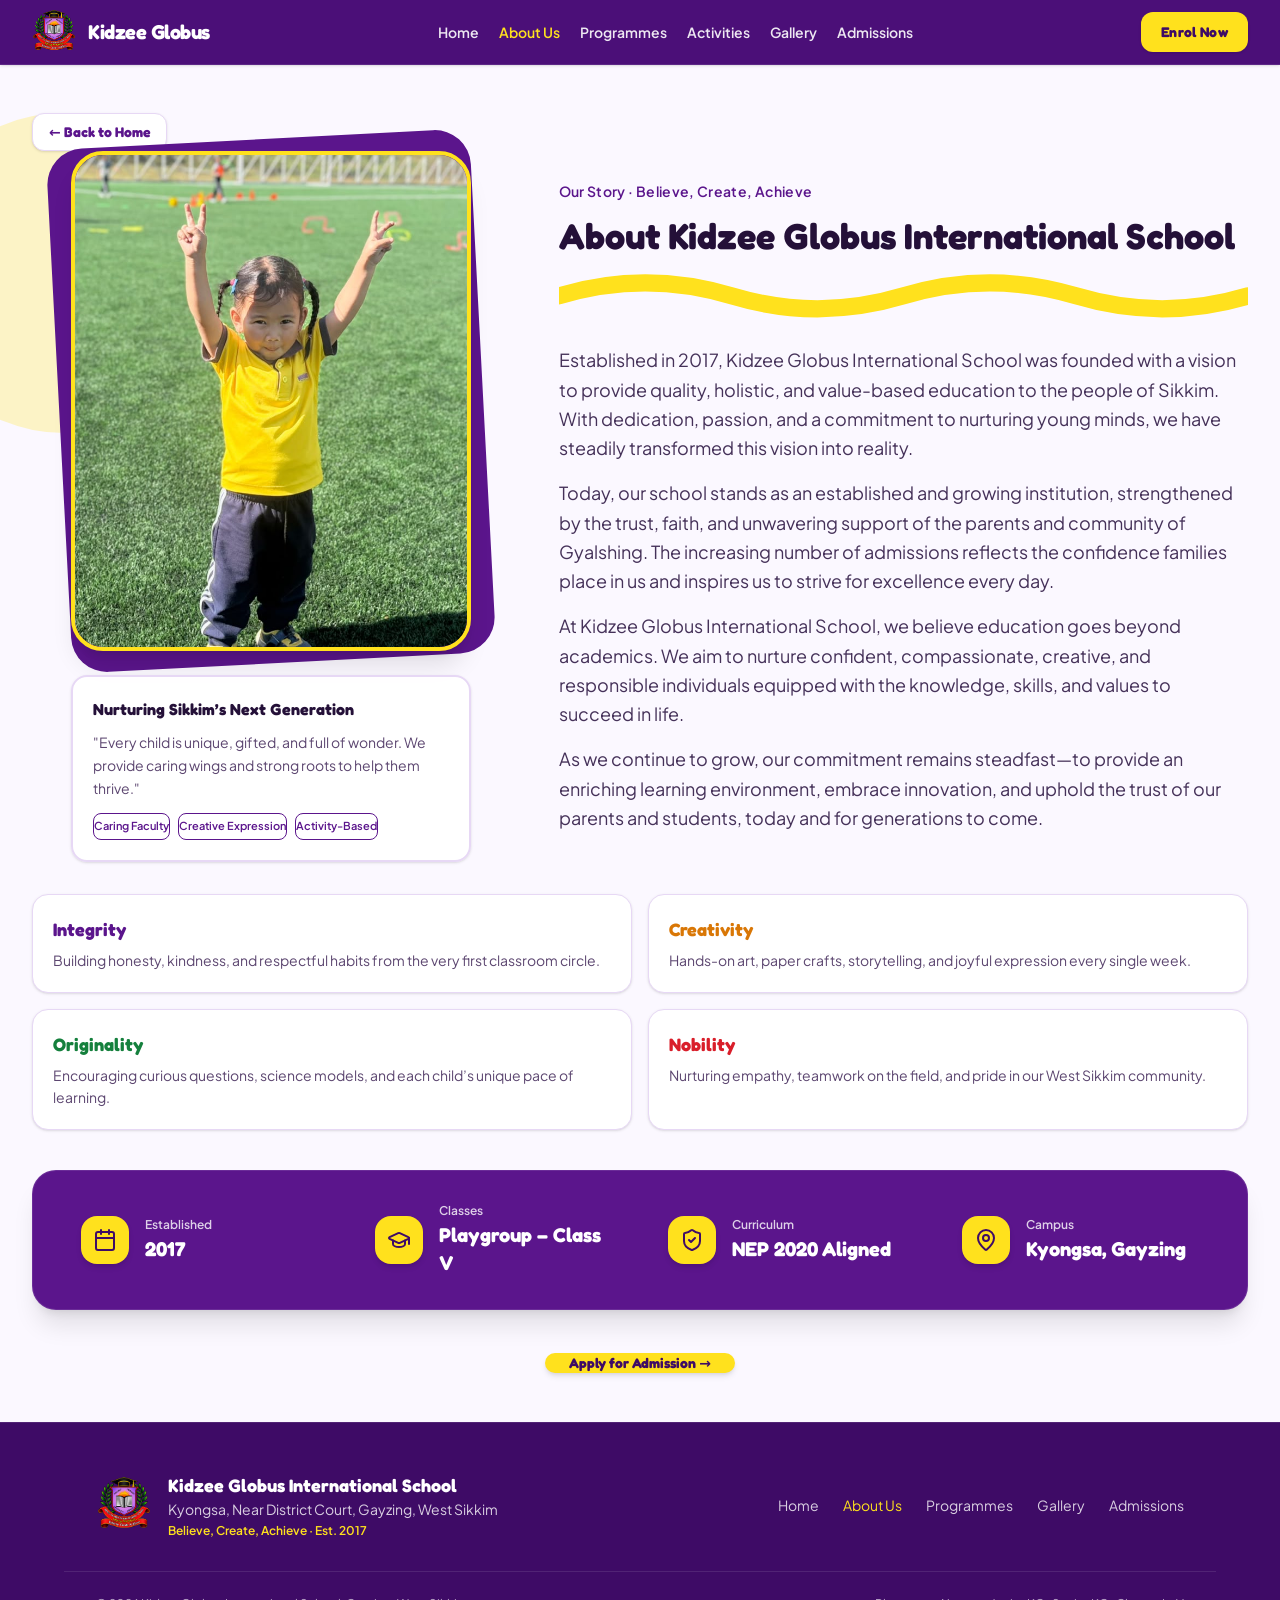
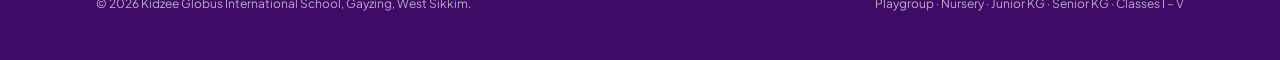
==== about.html @ b1d555d2 "Split About Us into dedicated about.html page and link Navbar/Read More" ====
<!doctype html>
<html lang="en" class="scroll-smooth">
  <head>
    <meta charset="UTF-8" />
    <meta name="viewport" content="width=device-width, initial-scale=1.0" />
    <title>About Us — Kidzee Globus International School, Gayzing</title>
    <meta name="description" content="Learn about Kidzee Globus International School in Kyongsa, Gayzing, West Sikkim — our story since 2017, core values, and NEP 2020 aligned education." />
    <link rel="icon" type="image/png" href="./public/assets/aistudio/Kidzee_Globus_School_Crest_3b98668b.png" />
    <link rel="preconnect" href="https://fonts.googleapis.com" />
    <link rel="preconnect" href="https://fonts.gstatic.com" crossorigin />
    <link href="https://fonts.googleapis.com/css2?family=Fredoka:wght@500;600;700&family=Plus+Jakarta+Sans:wght@400;500;600;700&display=swap" rel="stylesheet" />
    <style>
/*! tailwindcss v4.3.5 | MIT License | https://tailwindcss.com */
@layer properties{@supports (((-webkit-hyphens:none)) and (not (margin-trim:block))) or ((-moz-orient:inline) and (not (color:rgb(from red r g b)))){*,:before,:after,::backdrop{--tw-translate-x:0;--tw-translate-y:0;--tw-translate-z:0;--tw-scale-x:1;--tw-scale-y:1;--tw-scale-z:1;--tw-rotate-x:initial;--tw-rotate-y:initial;--tw-rotate-z:initial;--tw-skew-x:initial;--tw-skew-y:initial;--tw-space-y-reverse:0;--tw-divide-x-reverse:0;--tw-border-style:solid;--tw-gradient-position:initial;--tw-gradient-from:#0000;--tw-gradient-via:#0000;--tw-gradient-to:#0000;--tw-gradient-stops:initial;--tw-gradient-via-stops:initial;--tw-gradient-from-position:0%;--tw-gradient-via-position:50%;--tw-gradient-to-position:100%;--tw-leading:initial;--tw-font-weight:initial;--tw-tracking:initial;--tw-ordinal:initial;--tw-slashed-zero:initial;--tw-numeric-figure:initial;--tw-numeric-spacing:initial;--tw-numeric-fraction:initial;--tw-shadow:0 0 #0000;--tw-shadow-color:initial;--tw-shadow-alpha:100%;--tw-inset-shadow:0 0 #0000;--tw-inset-shadow-color:initial;--tw-inset-shadow-alpha:100%;--tw-ring-color:initial;--tw-ring-shadow:0 0 #0000;--tw-inset-ring-color:initial;--tw-inset-ring-shadow:0 0 #0000;--tw-ring-inset:initial;--tw-ring-offset-width:0px;--tw-ring-offset-color:#fff;--tw-ring-offset-shadow:0 0 #0000;--tw-blur:initial;--tw-brightness:initial;--tw-contrast:initial;--tw-grayscale:initial;--tw-hue-rotate:initial;--tw-invert:initial;--tw-opacity:initial;--tw-saturate:initial;--tw-sepia:initial;--tw-drop-shadow:initial;--tw-drop-shadow-color:initial;--tw-drop-shadow-alpha:100%;--tw-drop-shadow-size:initial;--tw-duration:initial;--tw-ease:initial;--tw-content:"";--tw-outline-style:solid}}}@layer theme{:root,:host{--font-sans:"Plus Jakarta Sans", ui-sans-serif, system-ui, sans-serif;--font-mono:ui-monospace, SFMono-Regular, Menlo, Monaco, Consolas, "Liberation Mono", "Courier New", monospace;--color-white:#fff;--spacing:.25rem;--container-sm:24rem;--container-md:28rem;--container-xl:36rem;--container-2xl:42rem;--container-4xl:56rem;--container-5xl:64rem;--container-6xl:72rem;--container-7xl:80rem;--text-xs:.75rem;--text-xs--line-height:calc(1 / .75);--text-sm:.875rem;--text-sm--line-height:calc(1.25 / .875);--text-base:1rem;--text-base--line-height:calc(1.5 / 1);--text-lg:1.125rem;--text-lg--line-height:calc(1.75 / 1.125);--text-xl:1.25rem;--text-xl--line-height:calc(1.75 / 1.25);--text-2xl:1.5rem;--text-2xl--line-height:calc(2 / 1.5);--text-3xl:1.875rem;--text-3xl--line-height:calc(2.25 / 1.875);--text-4xl:2.25rem;--text-4xl--line-height:calc(2.5 / 2.25);--text-5xl:3rem;--text-5xl--line-height:1;--font-weight-medium:500;--font-weight-semibold:600;--font-weight-bold:700;--tracking-tight:-.025em;--tracking-wide:.025em;--leading-tight:1.25;--leading-snug:1.375;--leading-relaxed:1.625;--radius-sm:.25rem;--radius-md:.375rem;--radius-lg:.5rem;--radius-xl:.75rem;--radius-2xl:1rem;--radius-3xl:1.5rem;--drop-shadow-xl:0 9px 7px #0000001a;--drop-shadow-2xl:0 25px 25px #00000026;--ease-in:cubic-bezier(.4, 0, 1, 1);--ease-out:cubic-bezier(0, 0, .2, 1);--ease-in-out:cubic-bezier(.4, 0, .2, 1);--default-transition-duration:.15s;--default-transition-timing-function:cubic-bezier(.4, 0, .2, 1);--default-font-family:var(--font-sans);--default-mono-font-family:var(--font-mono);--font-display:"Fredoka", ui-rounded, system-ui, sans-serif}}@layer base{*,:after,:before,::backdrop{box-sizing:border-box;border:0 solid;margin:0;padding:0}::file-selector-button{box-sizing:border-box;border:0 solid;margin:0;padding:0}html,:host{-webkit-text-size-adjust:100%;tab-size:4;line-height:1.5;font-family:var(--default-font-family,-apple-system, BlinkMacSystemFont, "Segoe UI", Roboto, "Helvetica Neue", "Noto Sans", Arial, sans-serif, "Apple Color Emoji", "Segoe UI Emoji", "Segoe UI Symbol", "Noto Color Emoji");font-feature-settings:var(--default-font-feature-settings,normal);font-variation-settings:var(--default-font-variation-settings,normal);-webkit-tap-highlight-color:transparent}hr{height:0;color:inherit;border-top-width:1px}abbr:where([title]){-webkit-text-decoration:underline dotted;text-decoration:underline dotted}h1,h2,h3,h4,h5,h6{font-size:inherit;font-weight:inherit}a{color:inherit;-webkit-text-decoration:inherit;-webkit-text-decoration:inherit;-webkit-text-decoration:inherit;-webkit-text-decoration:inherit;text-decoration:inherit}b,strong{font-weight:bolder}code,kbd,samp,pre{font-family:var(--default-mono-font-family,ui-monospace, SFMono-Regular, Menlo, Monaco, Consolas, "Liberation Mono", "Courier New", monospace);font-feature-settings:var(--default-mono-font-feature-settings,normal);font-variation-settings:var(--default-mono-font-variation-settings,normal);font-size:1em}small{font-size:80%}sub,sup{vertical-align:baseline;font-size:75%;line-height:0;position:relative}sub{bottom:-.25em}sup{top:-.5em}table{text-indent:0;border-color:inherit;border-collapse:collapse}:-moz-focusring:where(:not(iframe)){outline:auto}progress{vertical-align:baseline}summary{display:list-item}ol,ul,menu{list-style:none}img,svg,video,canvas,audio,iframe,embed,object{vertical-align:middle;display:block}img,video{max-width:100%;height:auto}button,input,select,optgroup,textarea{font:inherit;font-feature-settings:inherit;font-variation-settings:inherit;letter-spacing:inherit;color:inherit;opacity:1;background-color:#0000;border-radius:0}::file-selector-button{font:inherit;font-feature-settings:inherit;font-variation-settings:inherit;letter-spacing:inherit;color:inherit;opacity:1;background-color:#0000;border-radius:0}:where(select:is([multiple],[size])) optgroup{font-weight:bolder}:where(select:is([multiple],[size])) optgroup option{padding-inline-start:20px}::file-selector-button{margin-inline-end:4px}::placeholder{opacity:1}@supports (not ((-webkit-appearance:-apple-pay-button))) or (contain-intrinsic-size:1px){::placeholder{color:currentColor}@supports (color:color-mix(in lab, red, red)){::placeholder{color:color-mix(in oklab, currentcolor 50%, transparent)}}}textarea{resize:vertical}::-webkit-search-decoration{-webkit-appearance:none}::-webkit-date-and-time-value{min-height:1lh;text-align:inherit}::-webkit-datetime-edit{display:inline-flex}::-webkit-datetime-edit-fields-wrapper{padding:0}::-webkit-datetime-edit{padding-block:0}::-webkit-datetime-edit-year-field{padding-block:0}::-webkit-datetime-edit-month-field{padding-block:0}::-webkit-datetime-edit-day-field{padding-block:0}::-webkit-datetime-edit-hour-field{padding-block:0}::-webkit-datetime-edit-minute-field{padding-block:0}::-webkit-datetime-edit-second-field{padding-block:0}::-webkit-datetime-edit-millisecond-field{padding-block:0}::-webkit-datetime-edit-meridiem-field{padding-block:0}::-webkit-calendar-picker-indicator{line-height:1}:-moz-ui-invalid{box-shadow:none}button,input:where([type=button],[type=reset],[type=submit]){appearance:button}::file-selector-button{appearance:button}::-webkit-inner-spin-button{height:auto}::-webkit-outer-spin-button{height:auto}[hidden]:where(:not([hidden=until-found])){display:none!important}html{font-family:var(--font-sans);scroll-behavior:smooth}h1,h2,h3,h4,.font-display{font-family:var(--font-display)}}@layer components;@layer utilities{.pointer-events-none{pointer-events:none}.visible{visibility:visible}.visible\!{visibility:visible!important}.absolute{position:absolute}.fixed{position:fixed}.relative{position:relative}.static{position:static}.sticky{position:sticky}.-inset-1{inset:calc(var(--spacing) * -1)}.-inset-3{inset:calc(var(--spacing) * -3)}.inset-0{inset:0}.inset-x-0{inset-inline:0}.top-0{top:0}.top-1{top:var(--spacing)}.top-1\/2{top:50%}.top-4{top:calc(var(--spacing) * 4)}.top-12{top:calc(var(--spacing) * 12)}.top-24{top:calc(var(--spacing) * 24)}.-right-24{right:calc(var(--spacing) * -24)}.right-0{right:0}.right-3{right:calc(var(--spacing) * 3)}.right-4{right:calc(var(--spacing) * 4)}.right-6{right:calc(var(--spacing) * 6)}.bottom-0{bottom:0}.bottom-4{bottom:calc(var(--spacing) * 4)}.bottom-8{bottom:calc(var(--spacing) * 8)}.bottom-20{bottom:calc(var(--spacing) * 20)}.-left-24{left:calc(var(--spacing) * -24)}.left-0{left:0}.left-3{left:calc(var(--spacing) * 3)}.left-6{left:calc(var(--spacing) * 6)}.z-10{z-index:10}.z-20{z-index:20}.z-30{z-index:30}.z-40{z-index:40}.z-50{z-index:50}.container{width:100%}@media (width>=40rem){.container{max-width:40rem}}@media (width>=48rem){.container{max-width:48rem}}@media (width>=64rem){.container{max-width:64rem}}@media (width>=80rem){.container{max-width:80rem}}@media (width>=96rem){.container{max-width:96rem}}.mx-auto{margin-inline:auto}.my-auto{margin-block:auto}.-mt-9{margin-top:calc(var(--spacing) * -9)}.mt-0{margin-top:0}.mt-0\.5{margin-top:calc(var(--spacing) * .5)}.mt-1{margin-top:var(--spacing)}.mt-1\.5{margin-top:calc(var(--spacing) * 1.5)}.mt-2{margin-top:calc(var(--spacing) * 2)}.mt-3{margin-top:calc(var(--spacing) * 3)}.mt-4{margin-top:calc(var(--spacing) * 4)}.mt-5{margin-top:calc(var(--spacing) * 5)}.mt-7{margin-top:calc(var(--spacing) * 7)}.mt-8{margin-top:calc(var(--spacing) * 8)}.mt-10{margin-top:calc(var(--spacing) * 10)}.mt-12{margin-top:calc(var(--spacing) * 12)}.mt-14{margin-top:calc(var(--spacing) * 14)}.mb-1{margin-bottom:var(--spacing)}.mb-1\.5{margin-bottom:calc(var(--spacing) * 1.5)}.mb-2{margin-bottom:calc(var(--spacing) * 2)}.mb-3{margin-bottom:calc(var(--spacing) * 3)}.mb-4{margin-bottom:calc(var(--spacing) * 4)}.ml-1{margin-left:var(--spacing)}.line-clamp-3{-webkit-line-clamp:3;-webkit-box-orient:vertical;display:-webkit-box;overflow:hidden}.block{display:block}.contents{display:contents}.flex{display:flex}.grid{display:grid}.hidden{display:none}.inline{display:inline}.inline-block{display:inline-block}.inline-flex{display:inline-flex}.table{display:table}.aspect-\[4\/4\]{aspect-ratio:4/4}.aspect-\[4\/5\]{aspect-ratio:4/5}.aspect-\[16\/10\]{aspect-ratio:16/10}.h-3{height:calc(var(--spacing) * 3)}.h-3\.5{height:calc(var(--spacing) * 3.5)}.h-4{height:calc(var(--spacing) * 4)}.h-5{height:calc(var(--spacing) * 5)}.h-6{height:calc(var(--spacing) * 6)}.h-8{height:calc(var(--spacing) * 8)}.h-9{height:calc(var(--spacing) * 9)}.h-10{height:calc(var(--spacing) * 10)}.h-11{height:calc(var(--spacing) * 11)}.h-12{height:calc(var(--spacing) * 12)}.h-14{height:calc(var(--spacing) * 14)}.h-16{height:calc(var(--spacing) * 16)}.h-56{height:calc(var(--spacing) * 56)}.h-60{height:calc(var(--spacing) * 60)}.h-64{height:calc(var(--spacing) * 64)}.h-72{height:calc(var(--spacing) * 72)}.h-80{height:calc(var(--spacing) * 80)}.h-96{height:calc(var(--spacing) * 96)}.h-auto{height:auto}.h-full{height:100%}.max-h-\[68vh\]{max-height:68vh}.max-h-\[90vh\]{max-height:90vh}.max-h-\[220px\]{max-height:220px}.max-h-\[250px\]{max-height:250px}.max-h-\[520px\]{max-height:520px}.max-h-\[590px\]{max-height:590px}.min-h-\[220px\]{min-height:220px}.min-h-\[calc\(100dvh-4rem\)\]{min-height:calc(100dvh - 4rem)}.min-h-screen{min-height:100vh}.w-3{width:calc(var(--spacing) * 3)}.w-3\.5{width:calc(var(--spacing) * 3.5)}.w-4{width:calc(var(--spacing) * 4)}.w-5{width:calc(var(--spacing) * 5)}.w-6{width:calc(var(--spacing) * 6)}.w-9{width:calc(var(--spacing) * 9)}.w-10{width:calc(var(--spacing) * 10)}.w-11{width:calc(var(--spacing) * 11)}.w-12{width:calc(var(--spacing) * 12)}.w-14{width:calc(var(--spacing) * 14)}.w-16{width:calc(var(--spacing) * 16)}.w-28{width:calc(var(--spacing) * 28)}.w-32{width:calc(var(--spacing) * 32)}.w-36{width:calc(var(--spacing) * 36)}.w-56{width:calc(var(--spacing) * 56)}.w-72{width:calc(var(--spacing) * 72)}.w-80{width:calc(var(--spacing) * 80)}.w-96{width:calc(var(--spacing) * 96)}.w-auto{width:auto}.w-full{width:100%}.max-w-2xl{max-width:var(--container-2xl)}.max-w-4xl{max-width:var(--container-4xl)}.max-w-5xl{max-width:var(--container-5xl)}.max-w-6xl{max-width:var(--container-6xl)}.max-w-7xl{max-width:var(--container-7xl)}.max-w-\[400px\]{max-width:400px}.max-w-\[420px\]{max-width:420px}.max-w-\[490px\]{max-width:490px}.max-w-md{max-width:var(--container-md)}.max-w-sm{max-width:var(--container-sm)}.max-w-xl{max-width:var(--container-xl)}.min-w-\[44px\]{min-width:44px}.flex-1{flex:1}.shrink-0{flex-shrink:0}.grow{flex-grow:1}.-translate-x-1{--tw-translate-x:calc(var(--spacing) * -1);translate:var(--tw-translate-x) var(--tw-translate-y)}.-translate-x-1\/2{--tw-translate-x:calc(calc(1 / 2 * 100%) * -1);translate:var(--tw-translate-x) var(--tw-translate-y)}.translate-x-1{--tw-translate-x:var(--spacing);translate:var(--tw-translate-x) var(--tw-translate-y)}.translate-x-1\/3{--tw-translate-x:calc(1 / 3 * 100%);translate:var(--tw-translate-x) var(--tw-translate-y)}.-translate-y-1{--tw-translate-y:calc(var(--spacing) * -1);translate:var(--tw-translate-x) var(--tw-translate-y)}.-translate-y-1\/2{--tw-translate-y:calc(calc(1 / 2 * 100%) * -1);translate:var(--tw-translate-x) var(--tw-translate-y)}.scale-105{--tw-scale-x:105%;--tw-scale-y:105%;--tw-scale-z:105%;scale:var(--tw-scale-x) var(--tw-scale-y)}.-rotate-3{rotate:-3deg}.rotate-3{rotate:3deg}.transform{transform:var(--tw-rotate-x, ) var(--tw-rotate-y, ) var(--tw-rotate-z, ) var(--tw-skew-x, ) var(--tw-skew-y, )}.cursor-pointer{cursor:pointer}.resize{resize:both}.grid-cols-1{grid-template-columns:repeat(1,minmax(0,1fr))}.grid-cols-2{grid-template-columns:repeat(2,minmax(0,1fr))}.grid-cols-5{grid-template-columns:repeat(5,minmax(0,1fr))}.flex-col{flex-direction:column}.flex-wrap{flex-wrap:wrap}.items-center{align-items:center}.items-start{align-items:flex-start}.items-stretch{align-items:stretch}.justify-between{justify-content:space-between}.justify-center{justify-content:center}.gap-1{gap:var(--spacing)}.gap-1\.5{gap:calc(var(--spacing) * 1.5)}.gap-2{gap:calc(var(--spacing) * 2)}.gap-2\.5{gap:calc(var(--spacing) * 2.5)}.gap-3{gap:calc(var(--spacing) * 3)}.gap-3\.5{gap:calc(var(--spacing) * 3.5)}.gap-4{gap:calc(var(--spacing) * 4)}.gap-5{gap:calc(var(--spacing) * 5)}.gap-6{gap:calc(var(--spacing) * 6)}.gap-7{gap:calc(var(--spacing) * 7)}.gap-8{gap:calc(var(--spacing) * 8)}.gap-10{gap:calc(var(--spacing) * 10)}.gap-12{gap:calc(var(--spacing) * 12)}:where(.space-y-1>:not(:last-child)){--tw-space-y-reverse:0;margin-block-start:calc(var(--spacing) * var(--tw-space-y-reverse));margin-block-end:calc(var(--spacing) * calc(1 - var(--tw-space-y-reverse)))}:where(.space-y-1\.5>:not(:last-child)){--tw-space-y-reverse:0;margin-block-start:calc(calc(var(--spacing) * 1.5) * var(--tw-space-y-reverse));margin-block-end:calc(calc(var(--spacing) * 1.5) * calc(1 - var(--tw-space-y-reverse)))}:where(.space-y-2>:not(:last-child)){--tw-space-y-reverse:0;margin-block-start:calc(calc(var(--spacing) * 2) * var(--tw-space-y-reverse));margin-block-end:calc(calc(var(--spacing) * 2) * calc(1 - var(--tw-space-y-reverse)))}:where(.space-y-2\.5>:not(:last-child)){--tw-space-y-reverse:0;margin-block-start:calc(calc(var(--spacing) * 2.5) * var(--tw-space-y-reverse));margin-block-end:calc(calc(var(--spacing) * 2.5) * calc(1 - var(--tw-space-y-reverse)))}:where(.space-y-3>:not(:last-child)){--tw-space-y-reverse:0;margin-block-start:calc(calc(var(--spacing) * 3) * var(--tw-space-y-reverse));margin-block-end:calc(calc(var(--spacing) * 3) * calc(1 - var(--tw-space-y-reverse)))}:where(.space-y-3\.5>:not(:last-child)){--tw-space-y-reverse:0;margin-block-start:calc(calc(var(--spacing) * 3.5) * var(--tw-space-y-reverse));margin-block-end:calc(calc(var(--spacing) * 3.5) * calc(1 - var(--tw-space-y-reverse)))}:where(.space-y-4>:not(:last-child)){--tw-space-y-reverse:0;margin-block-start:calc(calc(var(--spacing) * 4) * var(--tw-space-y-reverse));margin-block-end:calc(calc(var(--spacing) * 4) * calc(1 - var(--tw-space-y-reverse)))}:where(.space-y-5>:not(:last-child)){--tw-space-y-reverse:0;margin-block-start:calc(calc(var(--spacing) * 5) * var(--tw-space-y-reverse));margin-block-end:calc(calc(var(--spacing) * 5) * calc(1 - var(--tw-space-y-reverse)))}:where(.space-y-6>:not(:last-child)){--tw-space-y-reverse:0;margin-block-start:calc(calc(var(--spacing) * 6) * var(--tw-space-y-reverse));margin-block-end:calc(calc(var(--spacing) * 6) * calc(1 - var(--tw-space-y-reverse)))}:where(.divide-x>:not(:last-child)){--tw-divide-x-reverse:0;border-inline-style:var(--tw-border-style);border-inline-start-width:calc(1px * var(--tw-divide-x-reverse));border-inline-end-width:calc(1px * calc(1 - var(--tw-divide-x-reverse)))}:where(.divide-\[\#EAE0F5\]>:not(:last-child)){border-color:#eae0f5}.overflow-hidden{overflow:hidden}.overflow-x-auto{overflow-x:auto}.overflow-x-clip{overflow-x:clip}.overflow-y-auto{overflow-y:auto}.scroll-smooth{scroll-behavior:smooth}.rounded-2xl{border-radius:var(--radius-2xl)}.rounded-3xl{border-radius:var(--radius-3xl)}.rounded-\[2\.25rem\]{border-radius:2.25rem}.rounded-\[2rem\]{border-radius:2rem}.rounded-full{border-radius:2147483647px}.rounded-lg{border-radius:var(--radius-lg)}.rounded-md{border-radius:var(--radius-md)}.rounded-sm{border-radius:var(--radius-sm)}.rounded-xl{border-radius:var(--radius-xl)}.border{border-style:var(--tw-border-style);border-width:1px}.border-2{border-style:var(--tw-border-style);border-width:2px}.border-4{border-style:var(--tw-border-style);border-width:4px}.border-t{border-top-style:var(--tw-border-style);border-top-width:1px}.border-b{border-bottom-style:var(--tw-border-style);border-bottom-width:1px}.border-\[\#D8C5EC\]{border-color:#d8c5ec}.border-\[\#E7D8F5\]{border-color:#e7d8f5}.border-\[\#EAE0F5\]{border-color:#eae0f5}.border-\[\#FFE11D\]{border-color:#ffe11d}.border-\[\#FFE11D\]\/60{border-color:oklab(90.716% -.0292414 .18144/.6)}.border-white{border-color:var(--color-white)}.border-white\/10{border-color:#ffffff1a}@supports (color:color-mix(in lab, red, red)){.border-white\/10{border-color:color-mix(in oklab, var(--color-white) 10%, transparent)}}.border-white\/15{border-color:#ffffff26}@supports (color:color-mix(in lab, red, red)){.border-white\/15{border-color:color-mix(in oklab, var(--color-white) 15%, transparent)}}.border-white\/20{border-color:#fff3}@supports (color:color-mix(in lab, red, red)){.border-white\/20{border-color:color-mix(in oklab, var(--color-white) 20%, transparent)}}.border-white\/25{border-color:#ffffff40}@supports (color:color-mix(in lab, red, red)){.border-white\/25{border-color:color-mix(in oklab, var(--color-white) 25%, transparent)}}.border-white\/35{border-color:#ffffff59}@supports (color:color-mix(in lab, red, red)){.border-white\/35{border-color:color-mix(in oklab, var(--color-white) 35%, transparent)}}.border-white\/40{border-color:#fff6}@supports (color:color-mix(in lab, red, red)){.border-white\/40{border-color:color-mix(in oklab, var(--color-white) 40%, transparent)}}.bg-\[\#1A072B\]\/80{background-color:oklab(18.4543% .0401643 -.0579244/.8)}.bg-\[\#1E0833\]{background-color:#1e0833}.bg-\[\#3E0B66\]{background-color:#3e0b66}.bg-\[\#3E0B66\]\/85{background-color:oklab(29.9822% .0788379 -.118887/.85)}.bg-\[\#4B0F78\]{background-color:#4b0f78}.bg-\[\#5B158C\]{background-color:#5b158c}.bg-\[\#140522\]\/90{background-color:oklab(16.2272% .0347684 -.0496022/.9)}.bg-\[\#ECFDF3\]{background-color:#ecfdf3}.bg-\[\#F6EFFC\]{background-color:#f6effc}.bg-\[\#FBF8FF\]{background-color:#fbf8ff}.bg-\[\#FFE11D\]{background-color:#ffe11d}.bg-\[\#FFE11D\]\/25{background-color:oklab(90.716% -.0292414 .18144/.25)}.bg-white{background-color:var(--color-white)}.bg-white\/10{background-color:#ffffff1a}@supports (color:color-mix(in lab, red, red)){.bg-white\/10{background-color:color-mix(in oklab, var(--color-white) 10%, transparent)}}.bg-white\/15{background-color:#ffffff26}@supports (color:color-mix(in lab, red, red)){.bg-white\/15{background-color:color-mix(in oklab, var(--color-white) 15%, transparent)}}.bg-white\/95{background-color:#fffffff2}@supports (color:color-mix(in lab, red, red)){.bg-white\/95{background-color:color-mix(in oklab, var(--color-white) 95%, transparent)}}.bg-gradient-to-t{--tw-gradient-position:to top in oklab;background-image:linear-gradient(var(--tw-gradient-stops))}.from-\[\#1A072B\]\/90{--tw-gradient-from:oklab(18.4543% .0401643 -.0579244/.9);--tw-gradient-stops:var(--tw-gradient-via-stops,var(--tw-gradient-position), var(--tw-gradient-from) var(--tw-gradient-from-position), var(--tw-gradient-to) var(--tw-gradient-to-position))}.from-\[\#241038\]\/85{--tw-gradient-from:oklab(22.626% .0422641 -.0626646/.85);--tw-gradient-stops:var(--tw-gradient-via-stops,var(--tw-gradient-position), var(--tw-gradient-from) var(--tw-gradient-from-position), var(--tw-gradient-to) var(--tw-gradient-to-position))}.via-\[\#1A072B\]\/45{--tw-gradient-via:oklab(18.4543% .0401643 -.0579244/.45);--tw-gradient-via-stops:var(--tw-gradient-position), var(--tw-gradient-from) var(--tw-gradient-from-position), var(--tw-gradient-via) var(--tw-gradient-via-position), var(--tw-gradient-to) var(--tw-gradient-to-position);--tw-gradient-stops:var(--tw-gradient-via-stops)}.via-\[\#241038\]\/25{--tw-gradient-via:oklab(22.626% .0422641 -.0626646/.25);--tw-gradient-via-stops:var(--tw-gradient-position), var(--tw-gradient-from) var(--tw-gradient-from-position), var(--tw-gradient-via) var(--tw-gradient-via-position), var(--tw-gradient-to) var(--tw-gradient-to-position);--tw-gradient-stops:var(--tw-gradient-via-stops)}.to-transparent{--tw-gradient-to:transparent;--tw-gradient-stops:var(--tw-gradient-via-stops,var(--tw-gradient-position), var(--tw-gradient-from) var(--tw-gradient-from-position), var(--tw-gradient-to) var(--tw-gradient-to-position))}.object-contain{object-fit:contain}.object-cover{object-fit:cover}.object-center{object-position:center}.object-top{object-position:top}.p-1{padding:var(--spacing)}.p-1\.5{padding:calc(var(--spacing) * 1.5)}.p-4{padding:calc(var(--spacing) * 4)}.p-5{padding:calc(var(--spacing) * 5)}.p-6{padding:calc(var(--spacing) * 6)}.px-2{padding-inline:calc(var(--spacing) * 2)}.px-3{padding-inline:calc(var(--spacing) * 3)}.px-3\.5{padding-inline:calc(var(--spacing) * 3.5)}.px-4{padding-inline:calc(var(--spacing) * 4)}.px-5{padding-inline:calc(var(--spacing) * 5)}.px-6{padding-inline:calc(var(--spacing) * 6)}.px-7{padding-inline:calc(var(--spacing) * 7)}.py-1{padding-block:var(--spacing)}.py-2{padding-block:calc(var(--spacing) * 2)}.py-2\.5{padding-block:calc(var(--spacing) * 2.5)}.py-3{padding-block:calc(var(--spacing) * 3)}.py-4{padding-block:calc(var(--spacing) * 4)}.py-6{padding-block:calc(var(--spacing) * 6)}.py-12{padding-block:calc(var(--spacing) * 12)}.py-20{padding-block:calc(var(--spacing) * 20)}.pt-0{padding-top:0}.pt-0\.5{padding-top:calc(var(--spacing) * .5)}.pt-1{padding-top:var(--spacing)}.pt-2{padding-top:calc(var(--spacing) * 2)}.pt-3{padding-top:calc(var(--spacing) * 3)}.pt-4{padding-top:calc(var(--spacing) * 4)}.pt-6{padding-top:calc(var(--spacing) * 6)}.pt-10{padding-top:calc(var(--spacing) * 10)}.pt-12{padding-top:calc(var(--spacing) * 12)}.pt-14{padding-top:calc(var(--spacing) * 14)}.pr-3{padding-right:calc(var(--spacing) * 3)}.pb-0{padding-bottom:0}.pb-0\.5{padding-bottom:calc(var(--spacing) * .5)}.pb-6{padding-bottom:calc(var(--spacing) * 6)}.pb-8{padding-bottom:calc(var(--spacing) * 8)}.pb-24{padding-bottom:calc(var(--spacing) * 24)}.pl-3{padding-left:calc(var(--spacing) * 3)}.text-center{text-align:center}.text-left{text-align:left}.font-display{font-family:var(--font-display)}.text-2xl{font-size:var(--text-2xl);line-height:var(--tw-leading,var(--text-2xl--line-height))}.text-3xl{font-size:var(--text-3xl);line-height:var(--tw-leading,var(--text-3xl--line-height))}.text-base{font-size:var(--text-base);line-height:var(--tw-leading,var(--text-base--line-height))}.text-lg{font-size:var(--text-lg);line-height:var(--tw-leading,var(--text-lg--line-height))}.text-sm{font-size:var(--text-sm);line-height:var(--tw-leading,var(--text-sm--line-height))}.text-xl{font-size:var(--text-xl);line-height:var(--tw-leading,var(--text-xl--line-height))}.text-xs{font-size:var(--text-xs);line-height:var(--tw-leading,var(--text-xs--line-height))}.text-\[11px\]{font-size:11px}.leading-\[1\.08\]{--tw-leading:1.08;line-height:1.08}.leading-relaxed{--tw-leading:var(--leading-relaxed);line-height:var(--leading-relaxed)}.leading-snug{--tw-leading:var(--leading-snug);line-height:var(--leading-snug)}.leading-tight{--tw-leading:var(--leading-tight);line-height:var(--leading-tight)}.font-bold{--tw-font-weight:var(--font-weight-bold);font-weight:var(--font-weight-bold)}.font-medium{--tw-font-weight:var(--font-weight-medium);font-weight:var(--font-weight-medium)}.font-semibold{--tw-font-weight:var(--font-weight-semibold);font-weight:var(--font-weight-semibold)}.tracking-tight{--tw-tracking:var(--tracking-tight);letter-spacing:var(--tracking-tight)}.tracking-wide{--tw-tracking:var(--tracking-wide);letter-spacing:var(--tracking-wide)}.text-balance{text-wrap:balance}.whitespace-nowrap{white-space:nowrap}.text-\[\#3E0B66\]{color:#3e0b66}.text-\[\#5B158C\]{color:#5b158c}.text-\[\#5C4670\]{color:#5c4670}.text-\[\#7A6490\]{color:#7a6490}.text-\[\#16A34A\]{color:#16a34a}.text-\[\#15803D\]{color:#15803d}.text-\[\#241038\]{color:#241038}.text-\[\#453159\]{color:#453159}.text-\[\#C81E1E\]{color:#c81e1e}.text-\[\#F97316\]{color:#f97316}.text-\[\#FFE11D\]{color:#ffe11d}.text-white{color:var(--color-white)}.text-white\/65{color:#ffffffa6}@supports (color:color-mix(in lab, red, red)){.text-white\/65{color:color-mix(in oklab, var(--color-white) 65%, transparent)}}.text-white\/75{color:#ffffffbf}@supports (color:color-mix(in lab, red, red)){.text-white\/75{color:color-mix(in oklab, var(--color-white) 75%, transparent)}}.text-white\/80{color:#fffc}@supports (color:color-mix(in lab, red, red)){.text-white\/80{color:color-mix(in oklab, var(--color-white) 80%, transparent)}}.text-white\/85{color:#ffffffd9}@supports (color:color-mix(in lab, red, red)){.text-white\/85{color:color-mix(in oklab, var(--color-white) 85%, transparent)}}.text-white\/90{color:#ffffffe6}@supports (color:color-mix(in lab, red, red)){.text-white\/90{color:color-mix(in oklab, var(--color-white) 90%, transparent)}}.tabular-nums{--tw-numeric-spacing:tabular-nums;font-variant-numeric:var(--tw-ordinal, ) var(--tw-slashed-zero, ) var(--tw-numeric-figure, ) var(--tw-numeric-spacing, ) var(--tw-numeric-fraction, )}.antialiased{-webkit-font-smoothing:antialiased;-moz-osx-font-smoothing:grayscale}.opacity-75{opacity:.75}.opacity-80{opacity:.8}.opacity-90{opacity:.9}.shadow{--tw-shadow:0 1px 3px 0 var(--tw-shadow-color,#0000001a), 0 1px 2px -1px var(--tw-shadow-color,#0000001a);box-shadow:var(--tw-inset-shadow), var(--tw-inset-ring-shadow), var(--tw-ring-offset-shadow), var(--tw-ring-shadow), var(--tw-shadow)}.shadow-2xl{--tw-shadow:0 25px 50px -12px var(--tw-shadow-color,#00000040);box-shadow:var(--tw-inset-shadow), var(--tw-inset-ring-shadow), var(--tw-ring-offset-shadow), var(--tw-ring-shadow), var(--tw-shadow)}.shadow-lg{--tw-shadow:0 10px 15px -3px var(--tw-shadow-color,#0000001a), 0 4px 6px -4px var(--tw-shadow-color,#0000001a);box-shadow:var(--tw-inset-shadow), var(--tw-inset-ring-shadow), var(--tw-ring-offset-shadow), var(--tw-ring-shadow), var(--tw-shadow)}.shadow-md{--tw-shadow:0 4px 6px -1px var(--tw-shadow-color,#0000001a), 0 2px 4px -2px var(--tw-shadow-color,#0000001a);box-shadow:var(--tw-inset-shadow), var(--tw-inset-ring-shadow), var(--tw-ring-offset-shadow), var(--tw-ring-shadow), var(--tw-shadow)}.shadow-sm{--tw-shadow:0 1px 3px 0 var(--tw-shadow-color,#0000001a), 0 1px 2px -1px var(--tw-shadow-color,#0000001a);box-shadow:var(--tw-inset-shadow), var(--tw-inset-ring-shadow), var(--tw-ring-offset-shadow), var(--tw-ring-shadow), var(--tw-shadow)}.shadow-xl{--tw-shadow:0 20px 25px -5px var(--tw-shadow-color,#0000001a), 0 8px 10px -6px var(--tw-shadow-color,#0000001a);box-shadow:var(--tw-inset-shadow), var(--tw-inset-ring-shadow), var(--tw-ring-offset-shadow), var(--tw-ring-shadow), var(--tw-shadow)}.ring{--tw-ring-shadow:var(--tw-ring-inset, ) 0 0 0 calc(1px + var(--tw-ring-offset-width)) var(--tw-ring-color,currentcolor);box-shadow:var(--tw-inset-shadow), var(--tw-inset-ring-shadow), var(--tw-ring-offset-shadow), var(--tw-ring-shadow), var(--tw-shadow)}.ring-4{--tw-ring-shadow:var(--tw-ring-inset, ) 0 0 0 calc(4px + var(--tw-ring-offset-width)) var(--tw-ring-color,currentcolor);box-shadow:var(--tw-inset-shadow), var(--tw-inset-ring-shadow), var(--tw-ring-offset-shadow), var(--tw-ring-shadow), var(--tw-shadow)}.ring-\[\#FFE11D\]{--tw-ring-color:#ffe11d}.blur{--tw-blur:blur(8px);filter:var(--tw-blur, ) var(--tw-brightness, ) var(--tw-contrast, ) var(--tw-grayscale, ) var(--tw-hue-rotate, ) var(--tw-invert, ) var(--tw-saturate, ) var(--tw-sepia, ) var(--tw-drop-shadow, )}.drop-shadow{--tw-drop-shadow-size:drop-shadow(0 1px 2px var(--tw-drop-shadow-color,#0000001a)) drop-shadow(0 1px 1px var(--tw-drop-shadow-color,#0000000f));--tw-drop-shadow:drop-shadow(0 1px 2px #0000001a) drop-shadow(0 1px 1px #0000000f);filter:var(--tw-blur, ) var(--tw-brightness, ) var(--tw-contrast, ) var(--tw-grayscale, ) var(--tw-hue-rotate, ) var(--tw-invert, ) var(--tw-saturate, ) var(--tw-sepia, ) var(--tw-drop-shadow, )}.drop-shadow-2xl{--tw-drop-shadow-size:drop-shadow(0 25px 25px var(--tw-drop-shadow-color,#00000026));--tw-drop-shadow:drop-shadow(var(--drop-shadow-2xl));filter:var(--tw-blur, ) var(--tw-brightness, ) var(--tw-contrast, ) var(--tw-grayscale, ) var(--tw-hue-rotate, ) var(--tw-invert, ) var(--tw-saturate, ) var(--tw-sepia, ) var(--tw-drop-shadow, )}.drop-shadow-xl{--tw-drop-shadow-size:drop-shadow(0 9px 7px var(--tw-drop-shadow-color,#0000001a));--tw-drop-shadow:drop-shadow(var(--drop-shadow-xl));filter:var(--tw-blur, ) var(--tw-brightness, ) var(--tw-contrast, ) var(--tw-grayscale, ) var(--tw-hue-rotate, ) var(--tw-invert, ) var(--tw-saturate, ) var(--tw-sepia, ) var(--tw-drop-shadow, )}.filter{filter:var(--tw-blur, ) var(--tw-brightness, ) var(--tw-contrast, ) var(--tw-grayscale, ) var(--tw-hue-rotate, ) var(--tw-invert, ) var(--tw-saturate, ) var(--tw-sepia, ) var(--tw-drop-shadow, )}.filter\!{filter:var(--tw-blur, ) var(--tw-brightness, ) var(--tw-contrast, ) var(--tw-grayscale, ) var(--tw-hue-rotate, ) var(--tw-invert, ) var(--tw-saturate, ) var(--tw-sepia, ) var(--tw-drop-shadow, )!important}.transition{transition-property:color,background-color,border-color,outline-color,text-decoration-color,fill,stroke,--tw-gradient-from,--tw-gradient-via,--tw-gradient-to,opacity,box-shadow,transform,translate,scale,rotate,filter,-webkit-backdrop-filter,backdrop-filter,display,content-visibility,overlay,pointer-events;transition-timing-function:var(--tw-ease,var(--default-transition-timing-function));transition-duration:var(--tw-duration,var(--default-transition-duration))}.transition-all{transition-property:all;transition-timing-function:var(--tw-ease,var(--default-transition-timing-function));transition-duration:var(--tw-duration,var(--default-transition-duration))}.transition-colors{transition-property:color,background-color,border-color,outline-color,text-decoration-color,fill,stroke,--tw-gradient-from,--tw-gradient-via,--tw-gradient-to;transition-timing-function:var(--tw-ease,var(--default-transition-timing-function));transition-duration:var(--tw-duration,var(--default-transition-duration))}.transition-transform{transition-property:transform,translate,scale,rotate;transition-timing-function:var(--tw-ease,var(--default-transition-timing-function));transition-duration:var(--tw-duration,var(--default-transition-duration))}.duration-150{--tw-duration:.15s;transition-duration:.15s}.duration-200{--tw-duration:.2s;transition-duration:.2s}.duration-300{--tw-duration:.3s;transition-duration:.3s}.ease-in{--tw-ease:var(--ease-in);transition-timing-function:var(--ease-in)}.ease-in-out{--tw-ease:var(--ease-in-out);transition-timing-function:var(--ease-in-out)}.ease-out{--tw-ease:var(--ease-out);transition-timing-function:var(--ease-out)}.select-none{-webkit-user-select:none;user-select:none}@media (hover:hover){:is(:where(.group):hover .group-hover\:translate-x-1){--tw-translate-x:var(--spacing);translate:var(--tw-translate-x) var(--tw-translate-y)}:is(:where(.group):hover .group-hover\:scale-105){--tw-scale-x:105%;--tw-scale-y:105%;--tw-scale-z:105%;scale:var(--tw-scale-x) var(--tw-scale-y)}:is(:where(.group):hover .group-hover\:scale-110){--tw-scale-x:110%;--tw-scale-y:110%;--tw-scale-z:110%;scale:var(--tw-scale-x) var(--tw-scale-y)}}.selection\:bg-\[\#FFE11D\] ::selection{background-color:#ffe11d}.selection\:bg-\[\#FFE11D\]::selection{background-color:#ffe11d}.selection\:text-\[\#3B0A5E\] ::selection{color:#3b0a5e}.selection\:text-\[\#3B0A5E\]::selection{color:#3b0a5e}.placeholder\:text-\[\#8E7AA3\]::placeholder{color:#8e7aa3}.after\:absolute:after{content:var(--tw-content);position:absolute}.after\:bottom-0:after{content:var(--tw-content);bottom:0}.after\:left-0:after{content:var(--tw-content);left:0}.after\:h-0\.5:after{content:var(--tw-content);height:calc(var(--spacing) * .5)}.after\:w-0:after{content:var(--tw-content);width:0}.after\:bg-\[\#FFE11D\]:after{content:var(--tw-content);background-color:#ffe11d}.after\:transition-all:after{content:var(--tw-content);transition-property:all;transition-timing-function:var(--tw-ease,var(--default-transition-timing-function));transition-duration:var(--tw-duration,var(--default-transition-duration))}.after\:duration-150:after{content:var(--tw-content);--tw-duration:.15s;transition-duration:.15s}.after\:content-\[\'\'\]:after{--tw-content:"";content:var(--tw-content)}@media (hover:hover){.hover\:-translate-y-0\.5:hover{--tw-translate-y:calc(var(--spacing) * -.5);translate:var(--tw-translate-x) var(--tw-translate-y)}.hover\:-translate-y-1:hover{--tw-translate-y:calc(var(--spacing) * -1);translate:var(--tw-translate-x) var(--tw-translate-y)}.hover\:-translate-y-1\.5:hover{--tw-translate-y:calc(var(--spacing) * -1.5);translate:var(--tw-translate-x) var(--tw-translate-y)}.hover\:scale-105:hover{--tw-scale-x:105%;--tw-scale-y:105%;--tw-scale-z:105%;scale:var(--tw-scale-x) var(--tw-scale-y)}.hover\:border-\[\#5B158C\]:hover{border-color:#5b158c}.hover\:border-\[\#FFE11D\]:hover{border-color:#ffe11d}.hover\:border-white\/70:hover{border-color:#ffffffb3}@supports (color:color-mix(in lab, red, red)){.hover\:border-white\/70:hover{border-color:color-mix(in oklab, var(--color-white) 70%, transparent)}}.hover\:bg-\[\#3E0B66\]:hover{background-color:#3e0b66}.hover\:bg-\[\#430C6C\]:hover{background-color:#430c6c}.hover\:bg-\[\#F6EFFC\]:hover{background-color:#f6effc}.hover\:bg-\[\#FFE11D\]:hover{background-color:#ffe11d}.hover\:bg-\[\#ffea54\]:hover{background-color:#ffea54}.hover\:bg-white\/10:hover{background-color:#ffffff1a}@supports (color:color-mix(in lab, red, red)){.hover\:bg-white\/10:hover{background-color:color-mix(in oklab, var(--color-white) 10%, transparent)}}.hover\:bg-white\/15:hover{background-color:#ffffff26}@supports (color:color-mix(in lab, red, red)){.hover\:bg-white\/15:hover{background-color:color-mix(in oklab, var(--color-white) 15%, transparent)}}.hover\:bg-white\/20:hover{background-color:#fff3}@supports (color:color-mix(in lab, red, red)){.hover\:bg-white\/20:hover{background-color:color-mix(in oklab, var(--color-white) 20%, transparent)}}.hover\:bg-white\/25:hover{background-color:#ffffff40}@supports (color:color-mix(in lab, red, red)){.hover\:bg-white\/25:hover{background-color:color-mix(in oklab, var(--color-white) 25%, transparent)}}.hover\:text-\[\#3E0B66\]:hover{color:#3e0b66}.hover\:text-\[\#FFE11D\]:hover{color:#ffe11d}.hover\:text-white:hover{color:var(--color-white)}.hover\:shadow-md:hover{--tw-shadow:0 4px 6px -1px var(--tw-shadow-color,#0000001a), 0 2px 4px -2px var(--tw-shadow-color,#0000001a);box-shadow:var(--tw-inset-shadow), var(--tw-inset-ring-shadow), var(--tw-ring-offset-shadow), var(--tw-ring-shadow), var(--tw-shadow)}.hover\:after\:w-full:hover:after{content:var(--tw-content);width:100%}}.focus\:border-\[\#5B158C\]:focus{border-color:#5b158c}.focus\:ring-2:focus{--tw-ring-shadow:var(--tw-ring-inset, ) 0 0 0 calc(2px + var(--tw-ring-offset-width)) var(--tw-ring-color,currentcolor);box-shadow:var(--tw-inset-shadow), var(--tw-inset-ring-shadow), var(--tw-ring-offset-shadow), var(--tw-ring-shadow), var(--tw-shadow)}.focus\:ring-\[\#5B158C\]\/20:focus{--tw-ring-color:oklab(38.3005% .103856 -.145021/.2)}.focus\:outline-none:focus{--tw-outline-style:none;outline-style:none}.focus-visible\:outline-2:focus-visible{outline-style:var(--tw-outline-style);outline-width:2px}.focus-visible\:outline-offset-2:focus-visible{outline-offset:2px}.focus-visible\:outline-offset-3:focus-visible{outline-offset:3px}.focus-visible\:outline-offset-4:focus-visible{outline-offset:4px}.focus-visible\:outline-\[\#5B158C\]:focus-visible{outline-color:#5b158c}.focus-visible\:outline-\[\#FFE11D\]:focus-visible{outline-color:#ffe11d}.focus-visible\:outline-white:focus-visible{outline-color:var(--color-white)}.active\:translate-y-0:active{--tw-translate-y:0px;translate:var(--tw-translate-x) var(--tw-translate-y)}.active\:scale-95:active{--tw-scale-x:95%;--tw-scale-y:95%;--tw-scale-z:95%;scale:var(--tw-scale-x) var(--tw-scale-y)}.active\:scale-\[0\.99\]:active{scale:.99}@media (width>=40rem){.sm\:col-span-2{grid-column:span 2/span 2}.sm\:block{display:block}.sm\:h-16{height:calc(var(--spacing) * 16)}.sm\:h-20{height:calc(var(--spacing) * 20)}.sm\:h-72{height:calc(var(--spacing) * 72)}.sm\:max-h-\[290px\]{max-height:290px}.sm\:w-44{width:calc(var(--spacing) * 44)}.sm\:w-52{width:calc(var(--spacing) * 52)}.sm\:grid-cols-2{grid-template-columns:repeat(2,minmax(0,1fr))}.sm\:flex-row{flex-direction:row}.sm\:items-center{align-items:center}.sm\:gap-6{gap:calc(var(--spacing) * 6)}:where(.sm\:space-y-4>:not(:last-child)){--tw-space-y-reverse:0;margin-block-start:calc(calc(var(--spacing) * 4) * var(--tw-space-y-reverse));margin-block-end:calc(calc(var(--spacing) * 4) * calc(1 - var(--tw-space-y-reverse)))}.sm\:p-6{padding:calc(var(--spacing) * 6)}.sm\:p-7{padding:calc(var(--spacing) * 7)}.sm\:p-8{padding:calc(var(--spacing) * 8)}.sm\:p-9{padding:calc(var(--spacing) * 9)}.sm\:px-3{padding-inline:calc(var(--spacing) * 3)}.sm\:px-4{padding-inline:calc(var(--spacing) * 4)}.sm\:px-5{padding-inline:calc(var(--spacing) * 5)}.sm\:px-6{padding-inline:calc(var(--spacing) * 6)}.sm\:py-2\.5{padding-block:calc(var(--spacing) * 2.5)}.sm\:py-24{padding-block:calc(var(--spacing) * 24)}.sm\:py-28{padding-block:calc(var(--spacing) * 28)}.sm\:pt-14{padding-top:calc(var(--spacing) * 14)}.sm\:pb-32{padding-bottom:calc(var(--spacing) * 32)}.sm\:text-2xl{font-size:var(--text-2xl);line-height:var(--tw-leading,var(--text-2xl--line-height))}.sm\:text-3xl{font-size:var(--text-3xl);line-height:var(--tw-leading,var(--text-3xl--line-height))}.sm\:text-4xl{font-size:var(--text-4xl);line-height:var(--tw-leading,var(--text-4xl--line-height))}.sm\:text-5xl{font-size:var(--text-5xl);line-height:var(--tw-leading,var(--text-5xl--line-height))}.sm\:text-base{font-size:var(--text-base);line-height:var(--tw-leading,var(--text-base--line-height))}.sm\:text-lg{font-size:var(--text-lg);line-height:var(--tw-leading,var(--text-lg--line-height))}.sm\:text-sm{font-size:var(--text-sm);line-height:var(--tw-leading,var(--text-sm--line-height))}.sm\:text-xl{font-size:var(--text-xl);line-height:var(--tw-leading,var(--text-xl--line-height))}}@media (width>=48rem){.md\:col-span-5{grid-column:span 5/span 5}.md\:col-span-7{grid-column:span 7/span 7}.md\:flex{display:flex}.md\:hidden{display:none}.md\:grid-cols-2{grid-template-columns:repeat(2,minmax(0,1fr))}.md\:grid-cols-12{grid-template-columns:repeat(12,minmax(0,1fr))}.md\:flex-row{flex-direction:row}.md\:items-center{align-items:center}.md\:items-end{align-items:flex-end}}@media (width>=64rem){.lg\:col-span-2{grid-column:span 2/span 2}.lg\:col-span-5{grid-column:span 5/span 5}.lg\:col-span-6{grid-column:span 6/span 6}.lg\:col-span-7{grid-column:span 7/span 7}.lg\:block{display:block}.lg\:flex{display:flex}.lg\:hidden{display:none}.lg\:h-24{height:calc(var(--spacing) * 24)}.lg\:min-h-0{min-height:0}.lg\:grid-cols-3{grid-template-columns:repeat(3,minmax(0,1fr))}.lg\:grid-cols-4{grid-template-columns:repeat(4,minmax(0,1fr))}.lg\:grid-cols-12{grid-template-columns:repeat(12,minmax(0,1fr))}.lg\:flex-row{flex-direction:row}.lg\:items-end{align-items:flex-end}.lg\:justify-end{justify-content:flex-end}.lg\:gap-12{gap:calc(var(--spacing) * 12)}:where(.lg\:space-y-6>:not(:last-child)){--tw-space-y-reverse:0;margin-block-start:calc(calc(var(--spacing) * 6) * var(--tw-space-y-reverse));margin-block-end:calc(calc(var(--spacing) * 6) * calc(1 - var(--tw-space-y-reverse)))}.lg\:px-8{padding-inline:calc(var(--spacing) * 8)}.lg\:text-\[clamp\(2\.4rem\,4\.6vw\,4\.1rem\)\]{font-size:clamp(2.4rem,4.6vw,4.1rem)}}@media (width>=80rem){.xl\:max-h-\[640px\]{max-height:640px}.xl\:max-w-\[540px\]{max-width:540px}}}.scallop-divider{background-image:radial-gradient(circle at 12px 0,#0000 10px,#fff 10.5px);background-repeat:repeat-x;background-size:24px 12px}@media (prefers-reduced-motion:reduce){html{scroll-behavior:auto}*,:before,:after{transition-duration:.01ms!important;animation-duration:.01ms!important;animation-iteration-count:1!important}}@property --tw-translate-x{syntax:"*";inherits:false;initial-value:0}@property --tw-translate-y{syntax:"*";inherits:false;initial-value:0}@property --tw-translate-z{syntax:"*";inherits:false;initial-value:0}@property --tw-scale-x{syntax:"*";inherits:false;initial-value:1}@property --tw-scale-y{syntax:"*";inherits:false;initial-value:1}@property --tw-scale-z{syntax:"*";inherits:false;initial-value:1}@property --tw-rotate-x{syntax:"*";inherits:false}@property --tw-rotate-y{syntax:"*";inherits:false}@property --tw-rotate-z{syntax:"*";inherits:false}@property --tw-skew-x{syntax:"*";inherits:false}@property --tw-skew-y{syntax:"*";inherits:false}@property --tw-space-y-reverse{syntax:"*";inherits:false;initial-value:0}@property --tw-divide-x-reverse{syntax:"*";inherits:false;initial-value:0}@property --tw-border-style{syntax:"*";inherits:false;initial-value:solid}@property --tw-gradient-position{syntax:"*";inherits:false}@property --tw-gradient-from{syntax:"<color>";inherits:false;initial-value:#0000}@property --tw-gradient-via{syntax:"<color>";inherits:false;initial-value:#0000}@property --tw-gradient-to{syntax:"<color>";inherits:false;initial-value:#0000}@property --tw-gradient-stops{syntax:"*";inherits:false}@property --tw-gradient-via-stops{syntax:"*";inherits:false}@property --tw-gradient-from-position{syntax:"<length-percentage>";inherits:false;initial-value:0%}@property --tw-gradient-via-position{syntax:"<length-percentage>";inherits:false;initial-value:50%}@property --tw-gradient-to-position{syntax:"<length-percentage>";inherits:false;initial-value:100%}@property --tw-leading{syntax:"*";inherits:false}@property --tw-font-weight{syntax:"*";inherits:false}@property --tw-tracking{syntax:"*";inherits:false}@property --tw-ordinal{syntax:"*";inherits:false}@property --tw-slashed-zero{syntax:"*";inherits:false}@property --tw-numeric-figure{syntax:"*";inherits:false}@property --tw-numeric-spacing{syntax:"*";inherits:false}@property --tw-numeric-fraction{syntax:"*";inherits:false}@property --tw-shadow{syntax:"*";inherits:false;initial-value:0 0 #0000}@property --tw-shadow-color{syntax:"*";inherits:false}@property --tw-shadow-alpha{syntax:"<percentage>";inherits:false;initial-value:100%}@property --tw-inset-shadow{syntax:"*";inherits:false;initial-value:0 0 #0000}@property --tw-inset-shadow-color{syntax:"*";inherits:false}@property --tw-inset-shadow-alpha{syntax:"<percentage>";inherits:false;initial-value:100%}@property --tw-ring-color{syntax:"*";inherits:false}@property --tw-ring-shadow{syntax:"*";inherits:false;initial-value:0 0 #0000}@property --tw-inset-ring-color{syntax:"*";inherits:false}@property --tw-inset-ring-shadow{syntax:"*";inherits:false;initial-value:0 0 #0000}@property --tw-ring-inset{syntax:"*";inherits:false}@property --tw-ring-offset-width{syntax:"<length>";inherits:false;initial-value:0}@property --tw-ring-offset-color{syntax:"*";inherits:false;initial-value:#fff}@property --tw-ring-offset-shadow{syntax:"*";inherits:false;initial-value:0 0 #0000}@property --tw-blur{syntax:"*";inherits:false}@property --tw-brightness{syntax:"*";inherits:false}@property --tw-contrast{syntax:"*";inherits:false}@property --tw-grayscale{syntax:"*";inherits:false}@property --tw-hue-rotate{syntax:"*";inherits:false}@property --tw-invert{syntax:"*";inherits:false}@property --tw-opacity{syntax:"*";inherits:false}@property --tw-saturate{syntax:"*";inherits:false}@property --tw-sepia{syntax:"*";inherits:false}@property --tw-drop-shadow{syntax:"*";inherits:false}@property --tw-drop-shadow-color{syntax:"*";inherits:false}@property --tw-drop-shadow-alpha{syntax:"<percentage>";inherits:false;initial-value:100%}@property --tw-drop-shadow-size{syntax:"*";inherits:false}@property --tw-duration{syntax:"*";inherits:false}@property --tw-ease{syntax:"*";inherits:false}@property --tw-content{syntax:"*";inherits:false;initial-value:""}@property --tw-outline-style{syntax:"*";inherits:false;initial-value:solid}

    
/* Playful float animations & student image transform */
@keyframes floatGentle {
  0%, 100% { transform: translateY(0px) rotate(0deg); }
  50% { transform: translateY(-6px) rotate(1.5deg); }
}
@keyframes floatReverse {
  0%, 100% { transform: translateY(0px) rotate(0deg); }
  50% { transform: translateY(6px) rotate(-1.5deg); }
}
@keyframes pulseSubtle {
  0%, 100% { transform: scale(1); opacity: 0.92; }
  50% { transform: scale(1.04); opacity: 1; }
}
.animate-float { animation: floatGentle 4s ease-in-out infinite; }
.animate-float-delayed { animation: floatReverse 5s ease-in-out infinite 1s; }
.animate-pulse-subtle { animation: pulseSubtle 3s ease-in-out infinite; }
.hero-student-img { transform: translateY(16px) scale(1.06); transform-origin: bottom center; }
@media (max-width: 1023px) {
  #home { padding-top: 1.25rem !important; padding-bottom: 2.5rem !important; }
  #home .hero-layout { flex-direction: row !important; align-items: flex-end !important; gap: 0.5rem !important; }
  #home .hero-text-col { width: 56% !important; }
  #home .hero-text-col h1 { font-size: 1.375rem !important; line-height: 1.1 !important; }
  #home .hero-text-col > div > p { font-size: 0.72rem !important; line-height: 1.25 !important; }
  #home .hero-text-col .block p { font-size: 0.75rem !important; line-height: 1.35 !important; }
  #home .hero-text-col .block button,
  #home .hero-text-col .block a { padding: 0.5rem 0.75rem !important; font-size: 0.78rem !important; }
  #home .hero-img-col { width: 44% !important; justify-content: flex-end !important; }
  #home .hero-img-wrap { max-width: 100% !important; }
  #home .hero-student-img { max-height: 310px !important; transform: translateY(16px) scale(1.12); transform-origin: bottom right; }
}
@media (min-width: 1024px) {
  #home .hero-layout { display: grid !important; grid-template-columns: repeat(12, minmax(0, 1fr)) !important; align-items: center !important; }
  #home .hero-text-col { width: auto !important; }
  #home .hero-img-col { width: auto !important; }
  #home .hero-img-wrap { max-width: 620px !important; }
  #home .hero-student-img { max-height: 720px !important; transform: translateY(32px) scale(1.25); transform-origin: bottom center; }
}

</style>
  </head>
  <body class="bg-[#FBF8FF] text-[#241038] antialiased selection:bg-[#FFE11D] selection:text-[#3E0B66]">
    <div class="min-h-screen bg-[#FBF8FF] text-[#241038] relative overflow-x-clip flex flex-col">
      <!-- Navbar -->
      <header class="sticky top-0 z-40 bg-[#4B0F78] border-b border-white/10 shadow-sm">
        <div class="max-w-7xl mx-auto px-4 sm:px-6 lg:px-8 h-16 flex items-center justify-between gap-2 sm:gap-8">
          <a href="./index.html#home" class="flex items-center gap-3 text-white font-display font-bold text-lg sm:text-xl tracking-tight whitespace-nowrap shrink-0 rounded-md">
            <img src="./public/assets/aistudio/Kidzee_Globus_School_Crest_3b98668b.png" alt="Kidzee Globus International School Crest" class="h-11 w-11 object-contain shrink-0" />
            <span>Kidzee Globus</span>
          </a>

          <nav aria-label="Primary Navigation" class="hidden md:flex items-center gap-5 lg:gap-7 text-sm font-semibold text-white/90">
            <a href="./index.html#home" class="relative py-1 whitespace-nowrap shrink-0 transition-colors duration-150 hover:text-[#FFE11D]">Home</a>
            <a href="./about.html" class="relative py-1 whitespace-nowrap shrink-0 text-[#FFE11D] after:content-[''] after:absolute after:left-0 after:bottom-0 after:h-0.5 after:w-full after:bg-[#FFE11D]">About Us</a>
            <a href="./index.html#programmes" class="relative py-1 whitespace-nowrap shrink-0 transition-colors duration-150 hover:text-[#FFE11D]">Programmes</a>
            <a href="./index.html#activities" class="relative py-1 whitespace-nowrap shrink-0 transition-colors duration-150 hover:text-[#FFE11D]">Activities</a>
            <a href="./index.html#gallery" class="relative py-1 whitespace-nowrap shrink-0 transition-colors duration-150 hover:text-[#FFE11D]">Gallery</a>
            <a href="./index.html#admissions" class="relative py-1 whitespace-nowrap shrink-0 transition-colors duration-150 hover:text-[#FFE11D]">Admissions</a>
          </nav>

          <div class="flex items-center gap-3 shrink-0">
            <a href="./index.html#admissions" class="px-3.5 py-2 sm:px-5 sm:py-2.5 rounded-xl bg-[#FFE11D] text-[#3E0B66] font-display font-bold text-xs sm:text-sm tracking-wide shadow-sm transition-transform duration-150 hover:bg-[#ffea54] active:scale-95 whitespace-nowrap shrink-0">
              Enrol Now
            </a>
            <button id="mobile-menu-btn" type="button" aria-label="Open navigation menu" aria-expanded="false" class="md:hidden inline-flex items-center justify-center w-11 h-11 rounded-xl text-white hover:bg-white/10 transition-colors cursor-pointer">
              <svg id="menu-icon-open" xmlns="http://www.w3.org/2000/svg" width="24" height="24" viewBox="0 0 24 24" fill="none" stroke="currentColor" stroke-width="2" stroke-linecap="round" stroke-linejoin="round" class="w-6 h-6"><line x1="4" x2="20" y1="12" y2="12"/><line x1="4" x2="20" y1="6" y2="6"/><line x1="4" x2="20" y1="18" y2="18"/></svg>
              <svg id="menu-icon-close" xmlns="http://www.w3.org/2000/svg" width="24" height="24" viewBox="0 0 24 24" fill="none" stroke="currentColor" stroke-width="2" stroke-linecap="round" stroke-linejoin="round" class="w-6 h-6 hidden"><path d="M18 6 6 18"/><path d="m6 6 12 12"/></svg>
            </button>
          </div>
        </div>

        <nav id="mobile-nav" aria-label="Mobile Navigation" class="hidden md:hidden bg-[#3E0B66] border-t border-white/10 px-4 py-4">
          <div class="flex flex-col gap-1">
            <a href="./index.html#home" class="px-3 py-3 rounded-lg text-base font-semibold text-white hover:bg-white/10 hover:text-[#FFE11D] transition-colors">Home</a>
            <a href="./about.html" class="px-3 py-3 rounded-lg text-base font-semibold text-[#FFE11D] bg-white/10">About Us</a>
            <a href="./index.html#programmes" class="px-3 py-3 rounded-lg text-base font-semibold text-white hover:bg-white/10 hover:text-[#FFE11D] transition-colors">Programmes</a>
            <a href="./index.html#activities" class="px-3 py-3 rounded-lg text-base font-semibold text-white hover:bg-white/10 hover:text-[#FFE11D] transition-colors">Activities</a>
            <a href="./index.html#gallery" class="px-3 py-3 rounded-lg text-base font-semibold text-white hover:bg-white/10 hover:text-[#FFE11D] transition-colors">Gallery</a>
            <a href="./index.html#admissions" class="px-3 py-3 rounded-lg text-base font-semibold text-white hover:bg-white/10 hover:text-[#FFE11D] transition-colors">Admissions</a>
          </div>
        </nav>
      </header>

      <!-- Full About Us Page Content -->
      <main class="flex-1">
        <section id="about" class="relative z-20 py-12 sm:py-20 bg-[#FBF8FF] overflow-hidden">
          <div aria-hidden="true" class="absolute -left-24 top-12 w-80 h-80 rounded-full bg-[#FFE11D]/25 pointer-events-none"></div>

          <div class="relative max-w-7xl 2xl:max-w-[1440px] mx-auto px-4 sm:px-6 lg:px-8">
            <div class="mb-8">
              <a href="./index.html#about" class="inline-flex items-center gap-2 px-4 py-2 rounded-xl bg-white border border-[#E7D8F5] text-[#5B158C] font-display font-bold text-sm shadow-sm hover:bg-[#5B158C] hover:text-white transition-colors">
                <span>← Back to Home</span>
              </a>
            </div>

            <div class="grid grid-cols-1 lg:grid-cols-12 gap-8 lg:gap-12 items-center">
              <!-- Left Photo & Highlight Card -->
              <div class="lg:col-span-5 space-y-6">
                <div class="relative mx-auto max-w-[400px]">
                  <div aria-hidden="true" class="absolute -inset-3 rounded-[2.25rem] bg-[#5B158C] -rotate-3"></div>
                  <div class="hidden sm:inline-flex items-center gap-1.5 px-3.5 py-1.5 rounded-full bg-white text-[#5B158C] border-2 border-[#FFE11D] text-xs font-display font-bold shadow-lg -rotate-6 absolute -top-4 -left-4 z-20 animate-float">
                    <span>⭐ 8+ Years of Trust</span>
                  </div>
                  <div class="hidden sm:inline-flex items-center gap-1.5 px-3.5 py-1.5 rounded-full bg-[#FFE11D] text-[#3E0B66] text-xs font-display font-bold shadow-lg rotate-3 absolute -bottom-3 -right-3 z-20 animate-float-delayed">
                    <span>🎨 100% Play-Based</span>
                  </div>
                  <div class="relative rounded-[2rem] overflow-hidden border-4 border-[#FFE11D] shadow-xl aspect-[4/5] bg-[#5B158C]">
                    <img src="./public/assets/aistudio/WhatsApp_Image_2026-11-19_at_2.30.20_PM__1__2e5c8f7c.jpeg" alt="Joyful Kidzee Globus student in bright yellow polo raising victory signs on the outdoor sports field" class="w-full h-full object-cover object-center transition-transform duration-300 hover:scale-105" />
                  </div>
                </div>

                <div class="relative mx-auto max-w-[400px] rounded-2xl bg-white/95 border-2 border-[#E7D8F5] p-5 shadow-sm space-y-2.5">
                  <div>
                    <h4 class="font-display font-bold text-base text-[#241038]">
                      Nurturing Sikkim’s Next Generation
                    </h4>
                  </div>
                  <p class="text-xs sm:text-sm text-[#5C4670] leading-relaxed">
                    "Every child is unique, gifted, and full of wonder. We provide caring wings and strong roots to help them thrive."
                  </p>
                  <div class="pt-1 flex flex-wrap gap-2 text-[11px] font-semibold text-[#5B158C]">
                    <span class="px-2.5 py-1 rounded-lg bg-[#F5ECFC] border border-[#E2CEF5]">Caring Faculty</span>
                    <span class="px-2.5 py-1 rounded-lg bg-[#FFF9D6] text-[#855B00] border border-[#FBEA88]">Creative Expression</span>
                    <span class="px-2.5 py-1 rounded-lg bg-[#EBF9F1] text-[#0D6832] border border-[#C2EED7]">Activity-Based</span>
                  </div>
                </div>
              </div>

              <!-- Right Full Story Column (All 4 Paragraphs) -->
              <div class="lg:col-span-7 space-y-6">
                <div class="space-y-3">
                  <p class="text-sm font-semibold text-[#5B158C] tracking-wide">
                    Our Story · Believe, Create, Achieve
                  </p>
                  <h1 class="font-display font-bold text-3xl sm:text-4xl text-[#241038] text-balance leading-tight">
                    About Kidzee Globus International School
                  </h1>
                  <svg aria-hidden="true" viewBox="0 0 160 12" class="w-40 h-2.5 text-[#FFE11D] mt-1.5">
                    <path d="M0,6 Q20,0 40,6 T80,6 T120,6 T160,6" fill="none" stroke="currentColor" stroke-width="4" stroke-linecap="round" />
                  </svg>
                </div>

                <div class="space-y-4 text-base sm:text-lg text-[#453159] leading-relaxed">
                  <p>
                    Established in 2017, Kidzee Globus International School was founded with a vision to provide quality, holistic, and value-based education to the people of Sikkim. With dedication, passion, and a commitment to nurturing young minds, we have steadily transformed this vision into reality.
                  </p>
                  <p>
                    Today, our school stands as an established and growing institution, strengthened by the trust, faith, and unwavering support of the parents and community of Gyalshing. The increasing number of admissions reflects the confidence families place in us and inspires us to strive for excellence every day.
                  </p>
                  <p>
                    At Kidzee Globus International School, we believe education goes beyond academics. We aim to nurture confident, compassionate, creative, and responsible individuals equipped with the knowledge, skills, and values to succeed in life.
                  </p>
                  <p>
                    As we continue to grow, our commitment remains steadfast—to provide an enriching learning environment, embrace innovation, and uphold the trust of our parents and students, today and for generations to come.
                  </p>
                </div>
              </div>
            </div>

            <!-- 4 Core Value Cards -->
            <div class="mt-8 grid grid-cols-1 sm:grid-cols-2 gap-4 sm:gap-5">
              <div class="rounded-2xl bg-white border border-[#E7D8F5] p-5 shadow-sm transition-transform duration-150 hover:-translate-y-0.5">
                <h3 class="font-display font-bold text-lg" style="color: #5B158C;">Integrity</h3>
                <p class="text-sm text-[#5C4670] mt-1.5 leading-relaxed">Building honesty, kindness, and respectful habits from the very first classroom circle.</p>
              </div>
              <div class="rounded-2xl bg-white border border-[#E7D8F5] p-5 shadow-sm transition-transform duration-150 hover:-translate-y-0.5">
                <h3 class="font-display font-bold text-lg" style="color: #D97706;">Creativity</h3>
                <p class="text-sm text-[#5C4670] mt-1.5 leading-relaxed">Hands-on art, paper crafts, storytelling, and joyful expression every single week.</p>
              </div>
              <div class="rounded-2xl bg-white border border-[#E7D8F5] p-5 shadow-sm transition-transform duration-150 hover:-translate-y-0.5">
                <h3 class="font-display font-bold text-lg" style="color: #15803D;">Originality</h3>
                <p class="text-sm text-[#5C4670] mt-1.5 leading-relaxed">Encouraging curious questions, science models, and each child’s unique pace of learning.</p>
              </div>
              <div class="rounded-2xl bg-white border border-[#E7D8F5] p-5 shadow-sm transition-transform duration-150 hover:-translate-y-0.5">
                <h3 class="font-display font-bold text-lg" style="color: #D91E2A;">Nobility</h3>
                <p class="text-sm text-[#5C4670] mt-1.5 leading-relaxed">Nurturing empathy, teamwork on the field, and pride in our West Sikkim community.</p>
              </div>
            </div>

            <!-- Full-Width Key Facts Strip -->
            <div class="mt-10 w-full grid grid-cols-1 sm:grid-cols-2 lg:grid-cols-4 gap-4 sm:gap-6 rounded-3xl bg-[#5B158C] text-white p-5 sm:p-8 shadow-xl border border-white/10">
              <div class="flex items-center gap-4 sm:px-4">
                <div class="w-12 h-12 rounded-2xl bg-[#FFE11D] text-[#3E0B66] flex items-center justify-center shrink-0 shadow-md">
                  <svg xmlns="http://www.w3.org/2000/svg" width="24" height="24" viewBox="0 0 24 24" fill="none" stroke="currentColor" stroke-width="2" stroke-linecap="round" stroke-linejoin="round" class="w-6 h-6"><path d="M8 2v4"/><path d="M16 2v4"/><rect width="18" height="18" x="3" y="4" rx="2"/><path d="M3 10h18"/></svg>
                </div>
                <div>
                  <p class="text-xs font-semibold text-white/80 uppercase tracking-wider">Established</p>
                  <p class="font-display font-bold text-base sm:text-xl text-white tabular-nums mt-0.5">2017</p>
                </div>
              </div>
              <div class="flex items-center gap-4 sm:px-4">
                <div class="w-12 h-12 rounded-2xl bg-[#FFE11D] text-[#3E0B66] flex items-center justify-center shrink-0 shadow-md">
                  <svg xmlns="http://www.w3.org/2000/svg" width="24" height="24" viewBox="0 0 24 24" fill="none" stroke="currentColor" stroke-width="2" stroke-linecap="round" stroke-linejoin="round" class="w-6 h-6"><path d="M21.42 10.922a1 1 0 0 0-.019-1.838L12.83 5.18a2 2 0 0 0-1.66 0L2.6 9.08a1 1 0 0 0 0 1.832l8.57 3.908a2 2 0 0 0 1.66 0z"/><path d="M22 10v6"/><path d="M6 12.5V16a6 3 0 0 0 12 0v-3.5"/></svg>
                </div>
                <div>
                  <p class="text-xs font-semibold text-white/80 uppercase tracking-wider">Classes</p>
                  <p class="font-display font-bold text-base sm:text-xl text-white tabular-nums mt-0.5">Playgroup – Class V</p>
                </div>
              </div>
              <div class="flex items-center gap-4 sm:px-4">
                <div class="w-12 h-12 rounded-2xl bg-[#FFE11D] text-[#3E0B66] flex items-center justify-center shrink-0 shadow-md">
                  <svg xmlns="http://www.w3.org/2000/svg" width="24" height="24" viewBox="0 0 24 24" fill="none" stroke="currentColor" stroke-width="2" stroke-linecap="round" stroke-linejoin="round" class="w-6 h-6"><path d="M20 13c0 5-3.5 7.5-7.66 8.95a1 1 0 0 1-.67-.01C7.5 20.5 4 18 4 13V6a1 1 0 0 1 1-1c2 0 4.5-1.2 6.24-2.72a1.17 1.17 0 0 1 1.52 0C14.51 3.81 17 5 19 5a1 1 0 0 1 1 1z"/><path d="m9 12 2 2 4-4"/></svg>
                </div>
                <div>
                  <p class="text-xs font-semibold text-white/80 uppercase tracking-wider">Curriculum</p>
                  <p class="font-display font-bold text-base sm:text-xl text-white tabular-nums mt-0.5">NEP 2020 Aligned</p>
                </div>
              </div>
              <div class="flex items-center gap-4 sm:px-4">
                <div class="w-12 h-12 rounded-2xl bg-[#FFE11D] text-[#3E0B66] flex items-center justify-center shrink-0 shadow-md">
                  <svg xmlns="http://www.w3.org/2000/svg" width="24" height="24" viewBox="0 0 24 24" fill="none" stroke="currentColor" stroke-width="2" stroke-linecap="round" stroke-linejoin="round" class="w-6 h-6"><path d="M20 10c0 4.993-5.539 10.193-7.399 11.799a1 1 0 0 1-1.202 0C9.539 20.193 4 14.993 4 10a8 8 0 0 1 16 0"/><circle cx="12" cy="10" r="3"/></svg>
                </div>
                <div>
                  <p class="text-xs font-semibold text-white/80 uppercase tracking-wider">Campus</p>
                  <p class="font-display font-bold text-base sm:text-xl text-white tabular-nums mt-0.5">Kyongsa, Gayzing</p>
                </div>
              </div>
            </div>

            <div class="mt-10 text-center">
              <a href="./index.html#admissions" class="inline-flex items-center gap-2 px-6 py-3.5 rounded-2xl bg-[#FFE11D] text-[#3E0B66] font-display font-bold text-sm shadow-md hover:bg-[#ffea54] transition-colors">
                <span>Apply for Admission →</span>
              </a>
            </div>
          </div>
        </section>
      </main>

      <!-- Footer -->
      <footer class="relative z-20 bg-[#3E0B66] text-white border-t border-white/10 py-12">
        <div class="max-w-6xl mx-auto px-4 sm:px-6 lg:px-8 flex flex-col md:flex-row items-start md:items-center justify-between gap-8">
          <div class="flex items-center gap-4">
            <img src="./public/assets/aistudio/Kidzee_Globus_School_Crest_3b98668b.png" alt="Kidzee Globus International School Crest" class="w-14 h-14 object-contain shrink-0" />
            <div>
              <p class="font-display font-bold text-lg text-white">Kidzee Globus International School</p>
              <p class="text-sm text-white/80">Kyongsa, Near District Court, Gayzing, West Sikkim</p>
              <p class="text-xs font-semibold text-[#FFE11D] mt-1">Believe, Create, Achieve · Est. 2017</p>
            </div>
          </div>
          <div class="flex flex-wrap items-center gap-4 sm:gap-6 text-sm text-white/80">
            <a href="./index.html#home" class="hover:text-[#FFE11D] transition-colors">Home</a>
            <a href="./about.html" class="text-[#FFE11D]">About Us</a>
            <a href="./index.html#programmes" class="hover:text-[#FFE11D] transition-colors">Programmes</a>
            <a href="./index.html#gallery" class="hover:text-[#FFE11D] transition-colors">Gallery</a>
            <a href="./index.html#admissions" class="hover:text-[#FFE11D] transition-colors">Admissions</a>
          </div>
        </div>
        <div class="max-w-6xl mx-auto px-4 sm:px-6 lg:px-8 mt-8 pt-6 border-t border-white/10 text-xs text-white/65 flex flex-col sm:flex-row items-center justify-between gap-3">
          <p>© 2026 Kidzee Globus International School, Gayzing, West Sikkim.</p>
          <p>Playgroup · Nursery · Junior KG · Senior KG · Classes I – V</p>
        </div>
      </footer>
    </div>

    <script>
      const btn = document.getElementById('mobile-menu-btn');
      const nav = document.getElementById('mobile-nav');
      const iconOpen = document.getElementById('menu-icon-open');
      const iconClose = document.getElementById('menu-icon-close');
      if (btn && nav) {
        btn.addEventListener('click', () => {
          const isOpen = !nav.classList.contains('hidden');
          nav.classList.toggle('hidden', isOpen);
          iconOpen.classList.toggle('hidden', !isOpen);
          iconClose.classList.toggle('hidden', isOpen);
          btn.setAttribute('aria-expanded', String(!isOpen));
        });
      }
    </script>
  </body>
</html>
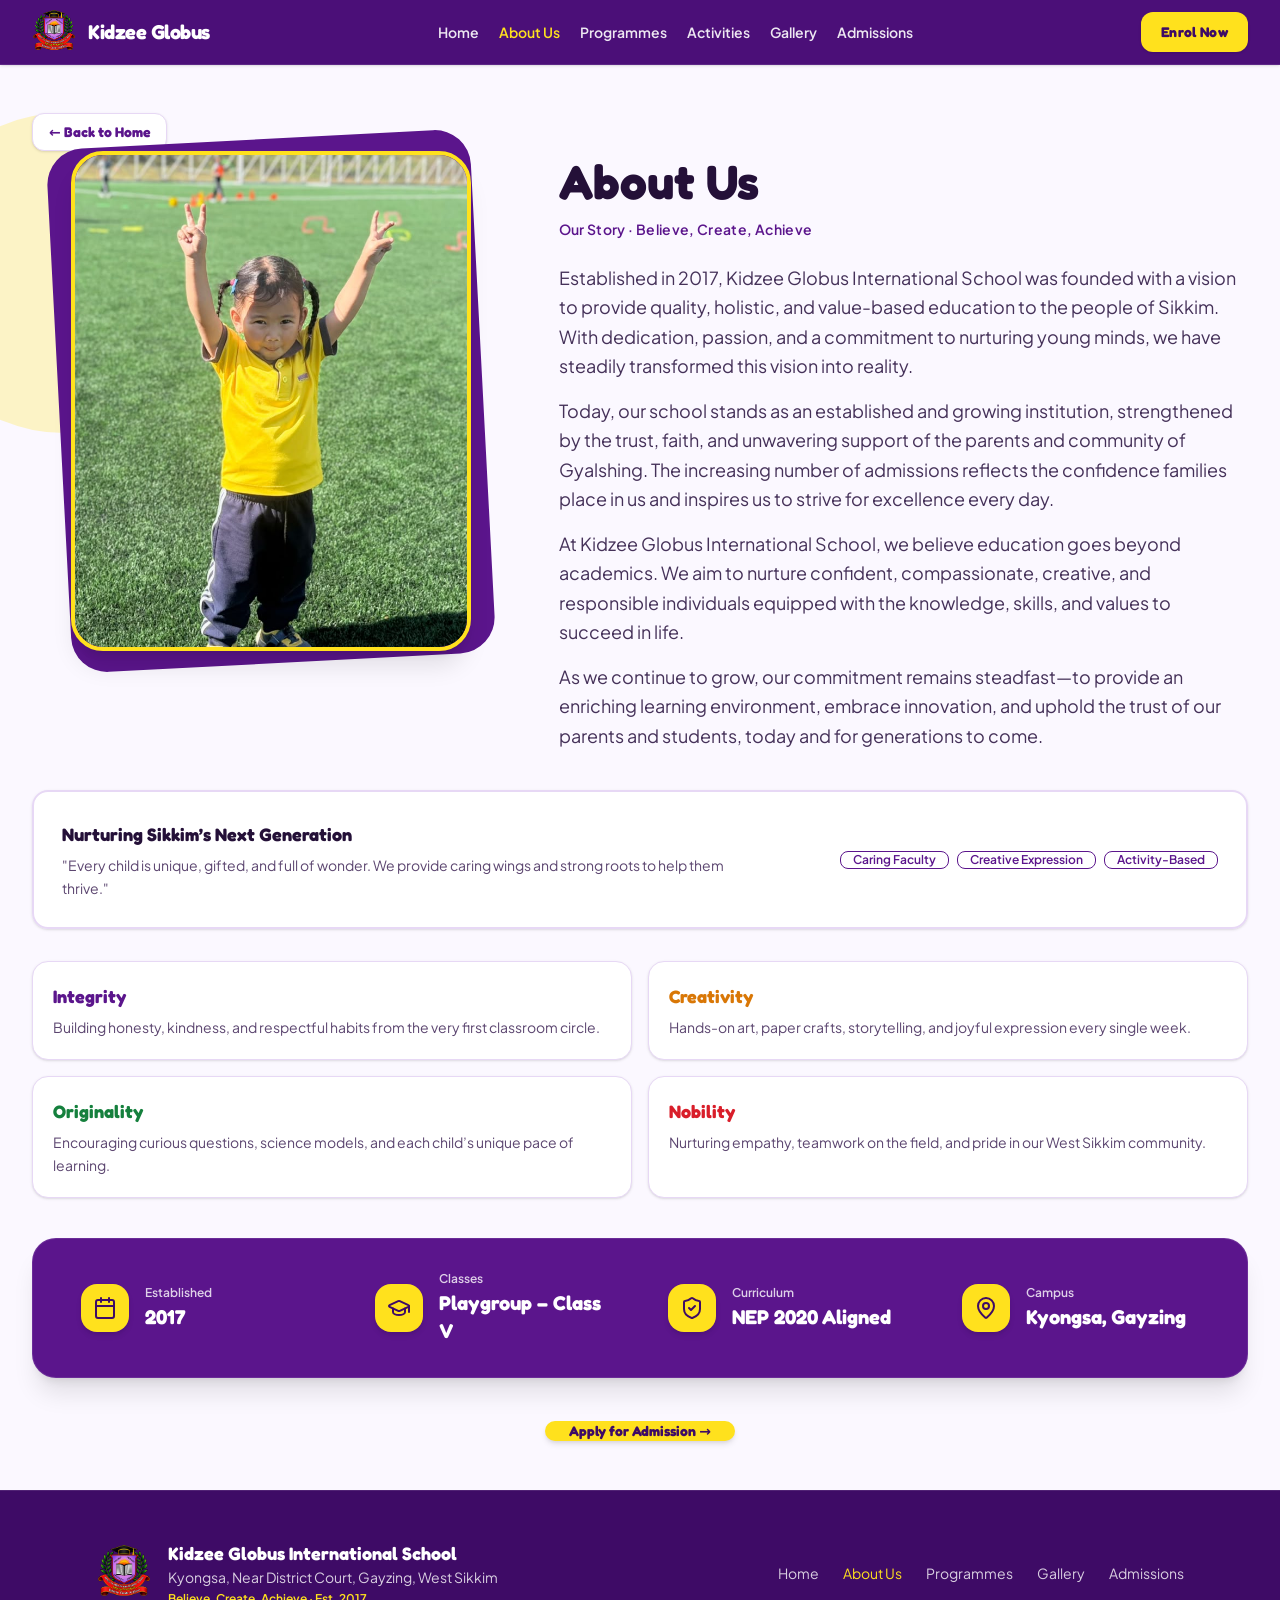
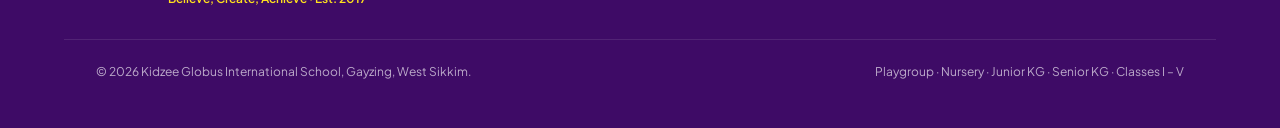
==== commit 72813967: "Align About Us heading, shorten mobile preview text, and widen highlight banner" ====
--- a/about.html
+++ b/about.html
@@ -108,7 +108,7 @@
               </a>
             </div>
 
-            <div class="grid grid-cols-1 lg:grid-cols-12 gap-8 lg:gap-12 items-center">
+            <div class="grid grid-cols-1 lg:grid-cols-12 gap-8 lg:gap-12 items-start">
               <!-- Left Photo & Highlight Card -->
               <div class="lg:col-span-5 space-y-6">
                 <div class="relative mx-auto max-w-[400px]">
@@ -123,38 +123,18 @@
                     <img src="./public/assets/aistudio/WhatsApp_Image_2026-11-19_at_2.30.20_PM__1__2e5c8f7c.jpeg" alt="Joyful Kidzee Globus student in bright yellow polo raising victory signs on the outdoor sports field" class="w-full h-full object-cover object-center transition-transform duration-300 hover:scale-105" />
                   </div>
                 </div>
-
-                <div class="relative mx-auto max-w-[400px] rounded-2xl bg-white/95 border-2 border-[#E7D8F5] p-5 shadow-sm space-y-2.5">
-                  <div>
-                    <h4 class="font-display font-bold text-base text-[#241038]">
-                      Nurturing Sikkim’s Next Generation
-                    </h4>
-                  </div>
-                  <p class="text-xs sm:text-sm text-[#5C4670] leading-relaxed">
-                    "Every child is unique, gifted, and full of wonder. We provide caring wings and strong roots to help them thrive."
-                  </p>
-                  <div class="pt-1 flex flex-wrap gap-2 text-[11px] font-semibold text-[#5B158C]">
-                    <span class="px-2.5 py-1 rounded-lg bg-[#F5ECFC] border border-[#E2CEF5]">Caring Faculty</span>
-                    <span class="px-2.5 py-1 rounded-lg bg-[#FFF9D6] text-[#855B00] border border-[#FBEA88]">Creative Expression</span>
-                    <span class="px-2.5 py-1 rounded-lg bg-[#EBF9F1] text-[#0D6832] border border-[#C2EED7]">Activity-Based</span>
-                  </div>
-                </div>
               </div>
 
               <!-- Right Full Story Column (All 4 Paragraphs) -->
               <div class="lg:col-span-7 space-y-6">
-                <div class="space-y-3">
+                <div class="space-y-2">
+                  <h1 class="font-display font-bold text-3xl sm:text-5xl text-[#241038] text-balance leading-tight">
+                    About Us
+                  </h1>
                   <p class="text-sm font-semibold text-[#5B158C] tracking-wide">
                     Our Story · Believe, Create, Achieve
                   </p>
-                  <h1 class="font-display font-bold text-3xl sm:text-4xl text-[#241038] text-balance leading-tight">
-                    About Kidzee Globus International School
-                  </h1>
-                  <svg aria-hidden="true" viewBox="0 0 160 12" class="w-40 h-2.5 text-[#FFE11D] mt-1.5">
-                    <path d="M0,6 Q20,0 40,6 T80,6 T120,6 T160,6" fill="none" stroke="currentColor" stroke-width="4" stroke-linecap="round" />
-                  </svg>
-                </div>
-
+                </div>
                 <div class="space-y-4 text-base sm:text-lg text-[#453159] leading-relaxed">
                   <p>
                     Established in 2017, Kidzee Globus International School was founded with a vision to provide quality, holistic, and value-based education to the people of Sikkim. With dedication, passion, and a commitment to nurturing young minds, we have steadily transformed this vision into reality.
@@ -169,6 +149,23 @@
                     As we continue to grow, our commitment remains steadfast—to provide an enriching learning environment, embrace innovation, and uphold the trust of our parents and students, today and for generations to come.
                   </p>
                 </div>
+              </div>
+            </div>
+
+            <!-- Full-Width School Highlight Card -->
+            <div class="mt-10 w-full rounded-2xl bg-white/95 border-2 border-[#E7D8F5] p-6 sm:p-7 shadow-sm flex flex-col md:flex-row items-start md:items-center justify-between gap-6">
+              <div class="space-y-1.5 max-w-2xl">
+                <h4 class="font-display font-bold text-lg text-[#241038]">
+                  Nurturing Sikkim’s Next Generation
+                </h4>
+                <p class="text-sm text-[#5C4670] leading-relaxed">
+                  "Every child is unique, gifted, and full of wonder. We provide caring wings and strong roots to help them thrive."
+                </p>
+              </div>
+              <div class="flex flex-wrap gap-2 text-xs font-semibold text-[#5B158C] shrink-0">
+                <span class="px-3 py-1.5 rounded-lg bg-[#F5ECFC] border border-[#E2CEF5]">Caring Faculty</span>
+                <span class="px-3 py-1.5 rounded-lg bg-[#FFF9D6] text-[#855B00] border border-[#FBEA88]">Creative Expression</span>
+                <span class="px-3 py-1.5 rounded-lg bg-[#EBF9F1] text-[#0D6832] border border-[#C2EED7]">Activity-Based</span>
               </div>
             </div>
 
